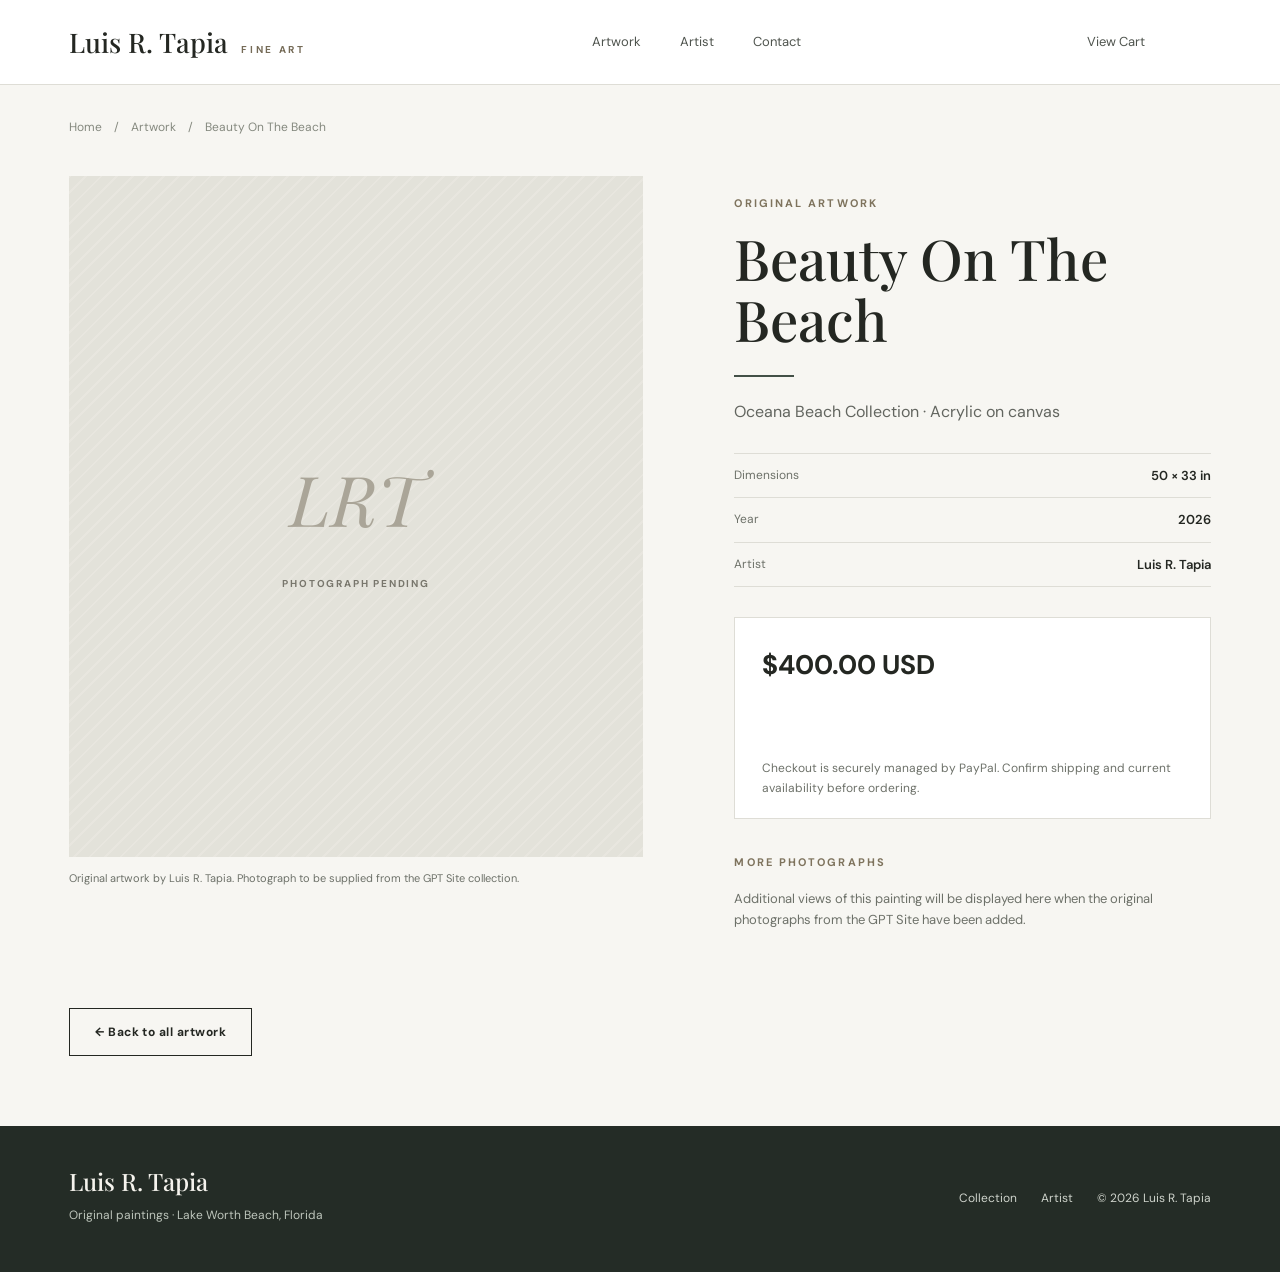
==== artworks/beauty-on-the-beach.html @ 8177126d "Add files via upload" ====
<!doctype html>
<html lang="en"><head><meta charset="utf-8"><meta name="viewport" content="width=device-width, initial-scale=1">
<title>Beauty On The Beach | Luis R. Tapia Fine Art</title>
<meta name="description" content="Beauty On The Beach — Oceana Beach Collection · Acrylic on canvas · 50 × 33 in · 2026. Original artwork by Luis R. Tapia."><meta name="robots" content="index, follow">
<link rel="canonical" href="https://archero455-cmyk.github.io/luis-r-tapia-art/artworks/beauty-on-the-beach.html"><link rel="icon" href="../assets/favicon.svg" type="image/svg+xml">
<meta property="og:type" content="website"><meta property="og:site_name" content="Luis R. Tapia Fine Art"><meta property="og:title" content="Beauty On The Beach"><meta property="og:description" content="Beauty On The Beach — Oceana Beach Collection · Acrylic on canvas · 50 × 33 in · 2026. Original artwork by Luis R. Tapia."><meta property="og:url" content="https://archero455-cmyk.github.io/luis-r-tapia-art/artworks/beauty-on-the-beach.html"><meta property="og:image" content="https://archero455-cmyk.github.io/luis-r-tapia-art/assets/social-card.svg">
<link rel="preconnect" href="https://fonts.googleapis.com"><link rel="preconnect" href="https://fonts.gstatic.com" crossorigin>
<link href="https://fonts.googleapis.com/css2?family=DM+Sans:wght@400;500;600;700&family=Playfair+Display:wght@400;500;600&display=swap" rel="stylesheet">
<link rel="stylesheet" href="../assets/styles.css">
<script type="application/ld+json">{"@context": "https://schema.org", "@type": "VisualArtwork", "name": "Beauty On The Beach", "creator": {"@type": "Person", "name": "Luis R. Tapia"}, "artMedium": "Oceana Beach Collection · Acrylic on canvas", "size": "50 × 33 in", "url": "https://archero455-cmyk.github.io/luis-r-tapia-art/artworks/beauty-on-the-beach.html", "dateCreated": "2026", "offers": {"@type": "Offer", "priceCurrency": "USD", "price": 400, "url": "https://archero455-cmyk.github.io/luis-r-tapia-art/artworks/beauty-on-the-beach.html"}}</script>
</head><body><header class="site-header" id="top"><div class="shell header-inner">
<a class="brand" href="../index.html" aria-label="Luis R. Tapia home"><span class="brand-main">Luis R. Tapia</span><span class="brand-sub">FINE ART</span></a>
<nav class="desktop-nav" aria-label="Main navigation"><a href="../index.html#gallery">Artwork</a><a href="../index.html#about">Artist</a><a href="../index.html#contact">Contact</a></nav>
<div class="header-actions"><span class="cart-caption">View Cart</span><paypal-cart-button data-id="pp-view-cart"></paypal-cart-button><button class="menu-toggle" type="button" aria-expanded="false" aria-controls="mobile-menu" aria-label="Toggle menu">☰</button></div></div>
<nav class="mobile-nav" id="mobile-menu" aria-label="Mobile navigation" hidden><a href="../index.html#gallery">Artwork</a><a href="../index.html#about">Artist</a><a href="../index.html#contact">Contact</a></nav></header>
<main class="product-page shell"><div class="breadcrumbs"><a href="../index.html">Home</a> <span>/</span> <a href="../index.html#gallery">Artwork</a> <span>/</span> Beauty On The Beach</div>
<div class="product-layout"><div class="product-photo"><div class="art-visual art-visual--hero">
    <div class="art-visual__missing" aria-hidden="true"><span class="missing-mark">LRT</span><span class="missing-caption">Photograph pending</span></div>
    <img src="../images/beauty-on-the-beach.jpg" alt="Beauty On The Beach — original painting by Luis R. Tapia" loading="eager" fetchpriority="high" data-artwork-image>
  </div><p class="image-note">Original artwork by Luis R. Tapia. Photograph to be supplied from the GPT Site collection.</p></div>
<div class="product-info"><p class="eyebrow">ORIGINAL ARTWORK</p><h1>Beauty On The Beach</h1><div class="details-line"></div><p class="product-descriptor">Oceana Beach Collection · Acrylic on canvas</p>
<dl class="product-specs"><div><dt>Dimensions</dt><dd>50 × 33 in</dd></div><div><dt>Year</dt><dd>2026</dd></div><div><dt>Artist</dt><dd>Luis R. Tapia</dd></div></dl>
<div class="product-purchase"><p class="product-price">$400.00 USD</p><paypal-add-to-cart-button data-id="B98DTZ7HMZLP4"></paypal-add-to-cart-button>
<p class="checkout-note">Checkout is securely managed by PayPal. Confirm shipping and current availability before ordering.</p></div>
<div class="product-extra"><p class="eyebrow">MORE PHOTOGRAPHS</p><p>Additional views of this painting will be displayed here when the original photographs from the GPT Site have been added.</p><div class="extra-images" data-extras="beauty-on-the-beach"></div></div></div></div>
<div class="product-bottom"><a href="../index.html#gallery" class="button button-outline">← Back to all artwork</a></div></main>
<footer class="site-footer"><div class="shell footer-inner"><div><span class="footer-title">Luis R. Tapia</span><p>Original paintings · Lake Worth Beach, Florida</p></div><div class="footer-right"><a href="../index.html#gallery">Collection</a><a href="../index.html#about">Artist</a><span>© <span data-year>2026</span> Luis R. Tapia</span></div></div></footer>
<script src="https://www.paypalobjects.com/ncp/cart/cart.js" data-merchant-id="7C7FBWG39APX6"></script>
<script src="../assets/site.js"></script>
</body></html>
---- assets/styles.css ----
:root{--ink:#242722;--muted:#6d7169;--light:#f7f6f2;--ivory:#f0eee8;--paper:#fff;--line:#deddd6;--olive:#435047;--accent:#7b6f58}
*{box-sizing:border-box}html{scroll-behavior:smooth}body{margin:0;background:var(--light);color:var(--ink);font:15px/1.65 "DM Sans",sans-serif;-webkit-font-smoothing:antialiased}a{color:inherit;text-decoration:none}button,input{font:inherit}button{cursor:pointer}img{max-width:100%}.shell{max-width:1460px;width:100%;margin:0 auto;padding-left:5.4%;padding-right:5.4%}.sr-only{position:absolute;width:1px;height:1px;overflow:hidden;clip:rect(0,0,0,0);white-space:nowrap}h1,h2,h3,.brand-main{font-family:"Playfair Display",Georgia,serif;font-weight:500}h1,h2,h3,p{margin-top:0}.eyebrow{font-size:11px;letter-spacing:.19em;font-weight:700;color:#7e735d;margin:0 0 16px}.site-header{background:var(--paper);border-bottom:1px solid var(--line);position:relative;z-index:10}.header-inner{display:flex;align-items:center;justify-content:space-between;gap:18px;min-height:84px}.brand{display:flex;align-items:baseline;gap:13px;white-space:nowrap}.brand-main{font-size:27px}.brand-sub{font-size:10px;font-weight:700;letter-spacing:.27em;color:#756b57}.desktop-nav{display:flex;gap:39px;align-items:center}.desktop-nav a,.cart-caption{font-size:13px;color:#4f544e}.desktop-nav a:hover,.quiet-link:hover,.text-link:hover{color:#8a7560}.header-actions{display:flex;align-items:center;gap:12px}.header-actions paypal-cart-button{display:block;min-width:54px}.menu-toggle{display:none;background:none;border:0;font-size:23px}.mobile-nav{border-top:1px solid var(--line);padding:12px 5.4% 18px;gap:15px;flex-direction:column}.mobile-nav:not([hidden]){display:flex}.mobile-nav a{padding:5px 0}
.hero{background:#eaece7}.hero-grid{display:grid;grid-template-columns:minmax(0,1.04fr) minmax(0,.96fr);gap:7%;align-items:center;padding-top:75px;padding-bottom:76px}.hero-copy h1{font-size:clamp(52px,5.8vw,88px);line-height:1.09;letter-spacing:-.035em;margin-bottom:22px}.hero-copy h1 em{font-weight:400;color:var(--olive)}.hero-copy>p:not(.eyebrow){font-size:17px;color:#555d55;max-width:525px;line-height:1.82}.hero-links{display:flex;align-items:center;gap:26px;margin-top:32px;flex-wrap:wrap}.button{display:inline-flex;align-items:center;justify-content:center;gap:20px;padding:13px 25px;min-height:48px;font-weight:700;font-size:12px;letter-spacing:.04em;transition:background .2s}.button-dark{background:var(--olive);color:white;border:1px solid var(--olive)}.button-dark:hover{background:#252f28}.button-outline{border:1px solid var(--ink);background:transparent}.button-outline:hover{background:var(--ink);color:white}.quiet-link{font-size:13px;border-bottom:1px solid #8a9189;padding:10px 0}.hero-fact{display:flex;gap:22px;margin-top:75px;font-size:11px;letter-spacing:.08em;text-transform:uppercase;color:#6f796f}.hero-fact span+span:before{content:'·';margin-right:22px}.hero-art{min-width:0}.hero-art>a{display:block;box-shadow:16px 16px 0 #d8dcd4}.hero-art-caption{display:flex;justify-content:space-between;gap:10px;padding:21px 5px 0;font-size:12px}.hero-art-caption span:first-child{font-size:10px;font-weight:700;letter-spacing:.16em;color:#737c70}
.art-visual{position:relative;width:100%;aspect-ratio:4/4.7;background:#deddd5;overflow:hidden}.art-visual--hero{aspect-ratio:4/4.25}.art-visual img{position:absolute;inset:0;width:100%;height:100%;object-fit:contain;background:#f1efe8;display:block}.art-visual__missing{position:absolute;inset:0;display:flex;flex-direction:column;align-items:center;justify-content:center;background:repeating-linear-gradient(135deg,#e8e6df 0,#e8e6df 2px,#e3e2da 2px,#e3e2da 11px);color:#78766c;text-align:center;gap:19px}.missing-mark{font-family:"Playfair Display",serif;font-size:clamp(42px,6vw,70px);font-style:italic;color:#aaa598}.missing-caption{font-size:10px;text-transform:uppercase;letter-spacing:.18em;font-weight:700}.art-visual.is-missing img{display:none}
.collection{padding-top:96px;padding-bottom:105px}.section-heading{display:flex;align-items:end;justify-content:space-between;gap:30px;margin-bottom:31px}.section-heading h2,.artist-copy h2,.contact h2{font-size:clamp(38px,4vw,58px);line-height:1.12;margin:0}.section-heading>p{max-width:380px;color:var(--muted);line-height:1.75;font-size:14px;margin:0}.toolbar{display:flex;align-items:center;justify-content:space-between;gap:20px;border-top:1px solid var(--line);padding:22px 0 30px}.filter-tabs{display:flex;flex-wrap:wrap;gap:8px}.filter{background:none;border:1px solid transparent;padding:10px 12px;font-size:13px;color:#6e736b}.filter span{color:#a1a59e;font-size:11px;margin-left:6px}.filter.active{color:#202720;border-color:#b6beb3;background:#edf0e9}.search{position:relative;width:min(300px,100%)}.search input{width:100%;padding:11px 33px 11px 14px;border:1px solid var(--line);background:white;color:var(--ink);outline:none}.search input:focus{border-color:#606e61}.search>span{position:absolute;right:10px;top:2px;font-size:27px;color:#818880;pointer-events:none}.art-grid{display:grid;grid-template-columns:repeat(3,minmax(0,1fr));gap:49px 30px}.art-card{min-width:0}.art-card__image-link{display:block;overflow:hidden}.art-card .art-visual{transition:transform .3s}.art-card__image-link:hover .art-visual img{transform:scale(1.025);transition:transform .3s}.art-card__category{margin:0 0 6px;text-transform:uppercase;font-size:10px;letter-spacing:.12em;color:#808778}.art-card__top{padding:18px 1px 0;min-height:124px}.art-card__name{display:block;font:500 23px/1.27 "Playfair Display",serif}.art-card__name:hover{color:var(--accent)}.art-card__info{margin:7px 0 0;color:var(--muted);font-size:12px}.art-card__bottom{border-top:1px solid var(--line);padding:17px 1px 0;display:flex;gap:10px;flex-wrap:wrap;align-items:center;justify-content:space-between;min-height:75px}.card-price{font-size:15px;font-weight:700}.card-buy{min-height:40px;display:flex;align-items:center}.card-buy paypal-add-to-cart-button{display:block;min-width:145px}.art-card__inquire,.text-link{font-size:12px;font-weight:700;color:var(--olive)}.gallery-note{margin:45px 0 0;padding:23px 0;border-top:1px solid var(--line);font-size:12px;color:var(--muted)}.no-results{text-align:center;padding:45px 0;color:var(--muted)}
.artist-band{background:#f0ede6}.artist-grid{padding-top:90px;padding-bottom:90px;display:grid;grid-template-columns:.8fr 1.2fr;gap:9%;align-items:center}.artist-graphic{min-height:300px;border:1px solid #c9c3b5;display:flex;align-items:center;justify-content:center;position:relative;background:#e1dccf}.artist-graphic span{font:italic 120px "Playfair Display",serif;color:#918c7e}.artist-graphic small{position:absolute;bottom:20px;left:25px;font-size:10px;letter-spacing:.2em}.artist-copy p:not(.eyebrow){max-width:700px;color:#62645e;font-size:16px;line-height:1.85;margin-top:22px}.contact{padding-top:105px;padding-bottom:120px;text-align:center}.contact h2{margin-bottom:21px}.contact>p:not(.eyebrow){max-width:630px;color:var(--muted);margin:0 auto 27px}.site-footer{background:#242c26;color:#f5f3ed}.footer-inner{padding-top:39px;padding-bottom:39px;display:flex;justify-content:space-between;gap:24px;flex-wrap:wrap;align-items:center}.footer-title{font:500 24px "Playfair Display",serif}.footer-inner p{font-size:12px;color:#bec6bc;margin:7px 0}.footer-right{display:flex;align-items:center;gap:24px;flex-wrap:wrap;font-size:12px;color:#ced3cb}
.product-page{padding-top:33px;padding-bottom:70px}.breadcrumbs{font-size:12px;color:#85897f;margin-bottom:38px}.breadcrumbs span{margin:0 9px}.breadcrumbs a:hover{color:var(--ink)}.product-layout{display:grid;grid-template-columns:minmax(0,1fr) minmax(0,.83fr);gap:8%;align-items:start}.product-photo .art-visual{aspect-ratio:4/4.75;background:#ebe9e1}.image-note{font-size:11px;color:var(--muted);margin:12px 0}.product-info{padding:18px 0 0}.product-info h1{font-size:clamp(44px,4.4vw,70px);line-height:1.08;margin-bottom:25px}.details-line{width:60px;border-top:2px solid var(--olive);margin:0 0 22px}.product-descriptor{color:#62655f;font-size:16px}.product-specs{border-top:1px solid var(--line);margin:28px 0 30px}.product-specs div{display:flex;align-items:center;justify-content:space-between;gap:15px;padding:11px 0;border-bottom:1px solid var(--line)}.product-specs dt{font-size:12px;color:var(--muted)}.product-specs dd{font-size:13px;font-weight:600;text-align:right;margin:0}.product-purchase{border:1px solid var(--line);background:white;padding:25px 27px 20px}.product-price{font-size:27px;font-weight:700;margin:0 0 12px}.product-purchase paypal-add-to-cart-button{display:block;min-height:45px}.checkout-note{font-size:12px;color:var(--muted);margin:14px 0 0}.product-extra{margin-top:34px}.product-extra p:not(.eyebrow){font-size:13px;color:var(--muted)}.extra-images{display:grid;grid-template-columns:repeat(3,1fr);gap:11px;margin-top:12px}.extra-images img{width:100%;aspect-ratio:1;object-fit:cover}.product-bottom{margin-top:65px}
@media(max-width:1050px){.hero-grid{gap:6%}.hero-copy h1{font-size:62px}.art-grid{grid-template-columns:repeat(2,1fr)}.desktop-nav{gap:20px}}@media(max-width:760px){.desktop-nav,.cart-caption{display:none}.menu-toggle{display:block}.hero-grid,.artist-grid,.product-layout{grid-template-columns:1fr}.hero-grid{padding-top:45px;padding-bottom:55px}.hero-art{max-width:530px}.hero-fact{margin-top:40px}.collection{padding-top:65px;padding-bottom:70px}.section-heading{display:block}.section-heading>p{margin-top:18px}.toolbar{flex-wrap:wrap}.artist-grid{padding-top:70px;padding-bottom:70px}.artist-graphic{min-height:225px}.contact{padding-top:75px;padding-bottom:80px}.product-info{padding:10px 0}.product-photo{max-width:650px}}@media(max-width:530px){.shell{padding-left:5%;padding-right:5%}.header-inner{min-height:74px}.brand-main{font-size:22px}.brand-sub{font-size:9px}.hero-copy h1{font-size:clamp(47px,13vw,62px)}.hero-copy>p:not(.eyebrow){font-size:15px}.hero-art-caption{flex-direction:column;gap:3px}.art-grid{grid-template-columns:1fr;gap:42px}.art-card .art-visual{aspect-ratio:4/4}.toolbar{display:block}.search{width:100%;margin-top:14px}.filter-tabs{gap:3px}.filter{padding:9px}.collection{padding-top:50px}.product-page{padding-top:20px}.breadcrumbs{margin-bottom:20px}.product-info h1{font-size:44px}.hero-fact{flex-direction:column;gap:3px}.hero-fact span+span:before{content:none}.footer-right{gap:16px}}
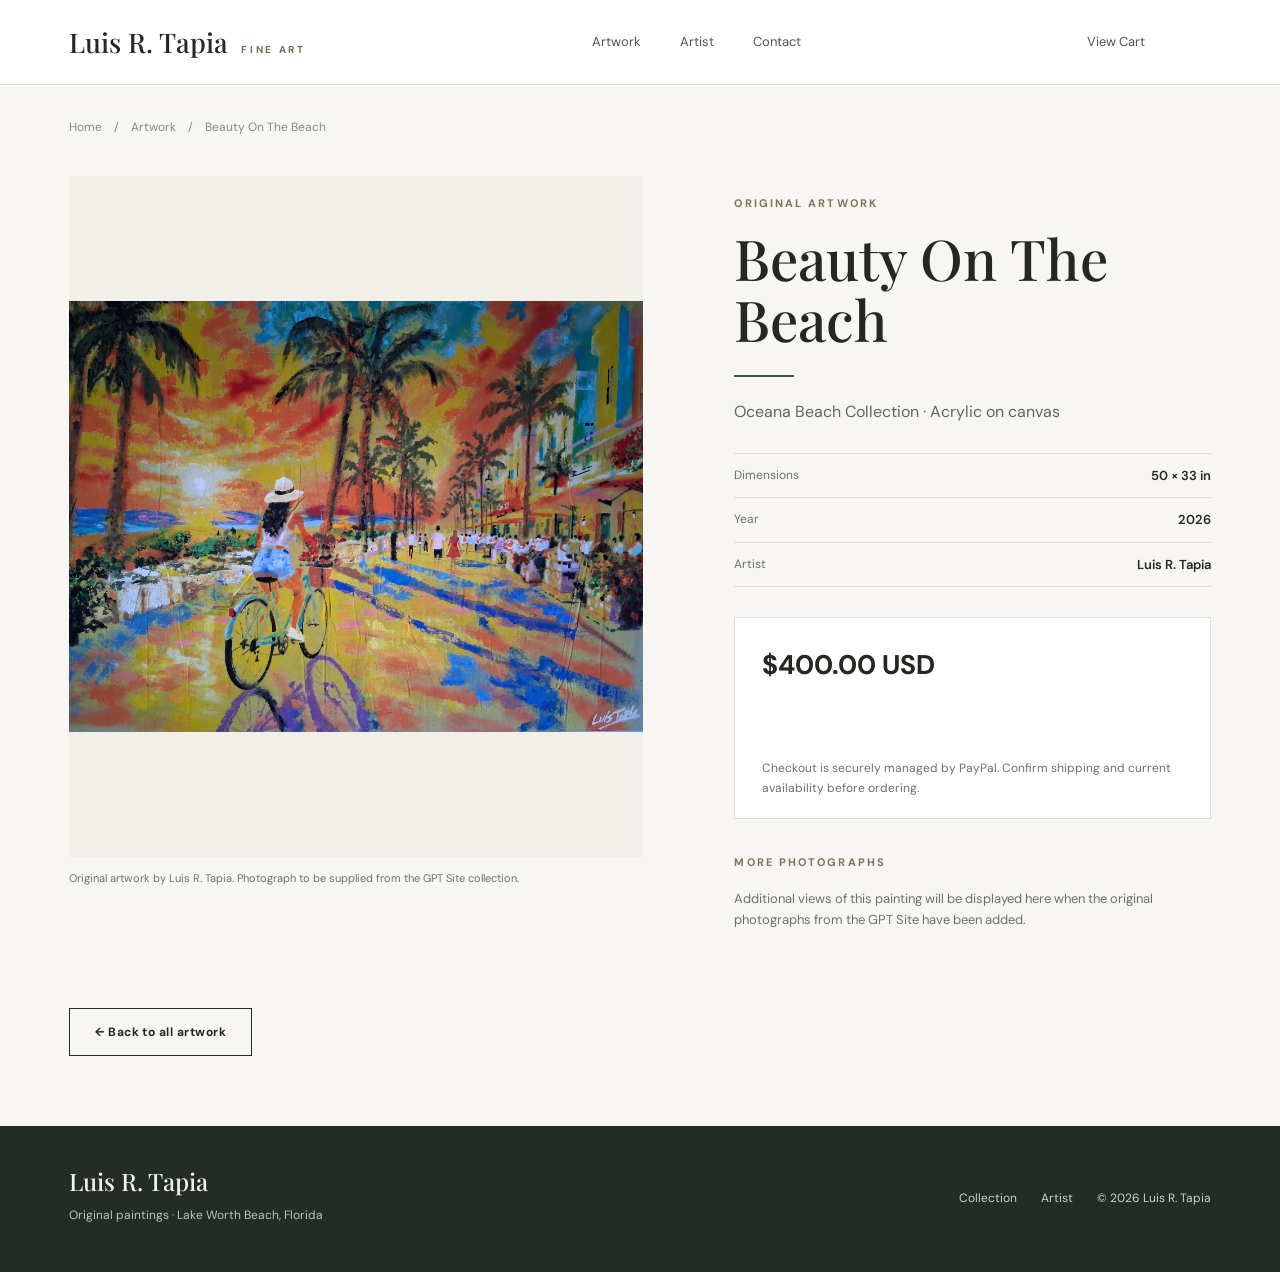
==== commit 41626ed1: "Update beauty-on-the-beach.html" ====
--- a/artworks/beauty-on-the-beach.html
+++ b/artworks/beauty-on-the-beach.html
@@ -16,7 +16,7 @@
 <main class="product-page shell"><div class="breadcrumbs"><a href="../index.html">Home</a> <span>/</span> <a href="../index.html#gallery">Artwork</a> <span>/</span> Beauty On The Beach</div>
 <div class="product-layout"><div class="product-photo"><div class="art-visual art-visual--hero">
     <div class="art-visual__missing" aria-hidden="true"><span class="missing-mark">LRT</span><span class="missing-caption">Photograph pending</span></div>
-    <img src="../images/beauty-on-the-beach.jpg" alt="Beauty On The Beach — original painting by Luis R. Tapia" loading="eager" fetchpriority="high" data-artwork-image>
+    <img src="images/beauty-on-the-beach.jpg" alt="Beauty On The Beach — original painting by Luis R. Tapia" loading="eager" fetchpriority="high" data-artwork-image>
   </div><p class="image-note">Original artwork by Luis R. Tapia. Photograph to be supplied from the GPT Site collection.</p></div>
 <div class="product-info"><p class="eyebrow">ORIGINAL ARTWORK</p><h1>Beauty On The Beach</h1><div class="details-line"></div><p class="product-descriptor">Oceana Beach Collection · Acrylic on canvas</p>
 <dl class="product-specs"><div><dt>Dimensions</dt><dd>50 × 33 in</dd></div><div><dt>Year</dt><dd>2026</dd></div><div><dt>Artist</dt><dd>Luis R. Tapia</dd></div></dl>
@@ -27,4 +27,4 @@
 <footer class="site-footer"><div class="shell footer-inner"><div><span class="footer-title">Luis R. Tapia</span><p>Original paintings · Lake Worth Beach, Florida</p></div><div class="footer-right"><a href="../index.html#gallery">Collection</a><a href="../index.html#about">Artist</a><span>© <span data-year>2026</span> Luis R. Tapia</span></div></div></footer>
 <script src="https://www.paypalobjects.com/ncp/cart/cart.js" data-merchant-id="7C7FBWG39APX6"></script>
 <script src="../assets/site.js"></script>
-</body></html>+</body></html>
